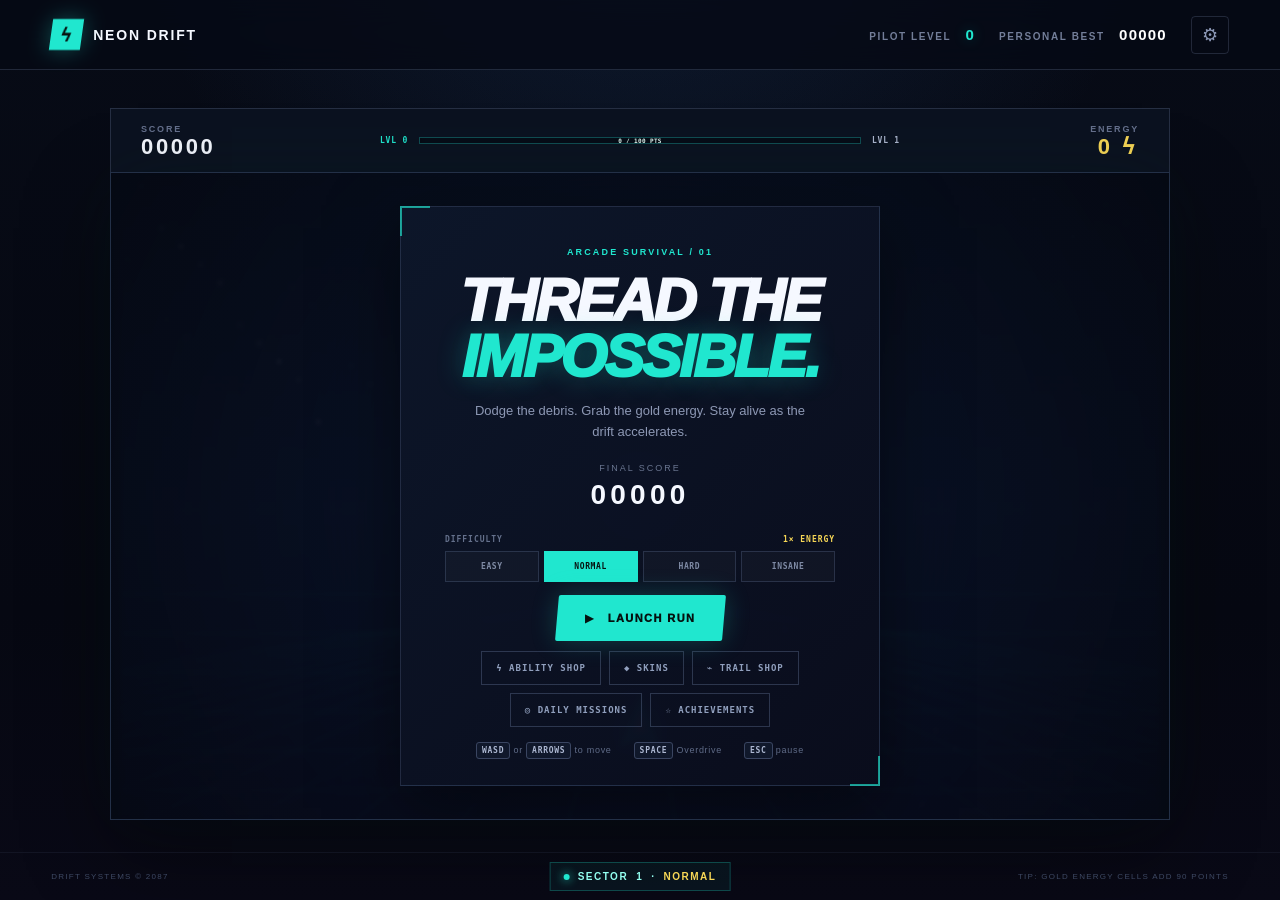
==== neon-drift-local/index.html @ f4747624 "Organize online and local games into separate folders Add a homepage linking to both versions, keepi" ====
<!doctype html>
<html lang="en">
<head>
  <meta charset="utf-8"><meta name="viewport" content="width=device-width,initial-scale=1,maximum-scale=1"><meta name="theme-color" content="#070b16">
  <title>Neon Drift — Arcade Survival</title>
  <style>
    :root{--bg:#070b16;--panel:#0b1220;--line:rgba(147,165,205,.2);--ink:#f5f8ff;--dim:#77839e;--cyan:#20e7cf;--gold:#f7d756;--pink:#ed4eff;--red:#ff6179}
    *{box-sizing:border-box}html{background:var(--bg)}body{margin:0;color:var(--ink);font-family:"Arial Narrow","Roboto Condensed",Arial,sans-serif;background:radial-gradient(circle at 50% -20%,rgba(44,92,155,.23),transparent 42%),linear-gradient(180deg,#070b16,#060812 68%,#090916);min-height:100svh;overflow-x:hidden}button{-webkit-tap-highlight-color:transparent}.page{min-height:100svh;display:grid;grid-template-rows:auto 1fr auto}
    header{height:70px;border-bottom:1px solid var(--line);display:flex;align-items:center;justify-content:space-between;padding:0 clamp(18px,4vw,64px);background:rgba(6,10,21,.78);backdrop-filter:blur(14px)}.brand{font-weight:900;letter-spacing:.13em;display:flex;align-items:center;gap:11px;font-size:14px}.mark{width:31px;height:31px;color:#06110f;background:var(--cyan);display:grid;place-items:center;transform:skew(-8deg);font-size:18px;box-shadow:0 0 22px rgba(32,231,207,.3)}.actions{display:flex;align-items:center;gap:24px}.best,.pilot-level{color:#737e99;font-size:10px;font-weight:700;letter-spacing:.16em}.best strong,.pilot-level strong{color:#fff;font-size:15px;letter-spacing:.08em;margin-left:10px}.pilot-level strong{color:var(--cyan);text-shadow:0 0 14px rgba(32,231,207,.3)}.settings-button{width:38px;height:38px;display:grid;place-items:center;color:#8d99b7;border:1px solid var(--line);background:transparent;border-radius:4px;cursor:pointer;font-size:18px}.settings-button:hover,.settings-button:focus-visible{color:var(--cyan);background:rgba(32,231,207,.08);outline:1px solid var(--cyan)}
    .shell{width:min(1060px,calc(100% - 32px));margin:32px auto 26px;align-self:center}.scorebar{min-height:64px;display:grid;grid-template-columns:1fr auto 1fr;align-items:center;border:1px solid var(--line);border-bottom:0;background:var(--panel);padding:10px clamp(14px,3vw,30px)}.metric{display:flex;flex-direction:column;gap:2px}.metric span{font-size:9px;letter-spacing:.2em;color:#66718d;font-weight:800}.metric strong{font-size:22px;letter-spacing:.12em;line-height:1}.energy{align-items:flex-end}.energy strong{color:var(--gold)}.sector{border:1px solid rgba(32,231,207,.25);color:#93fff1;padding:8px 13px;font-size:10px;font-weight:900;letter-spacing:.15em;display:flex;align-items:center;gap:8px;background:rgba(32,231,207,.05)}.sector i{width:6px;height:6px;border-radius:50%;background:var(--cyan);box-shadow:0 0 10px var(--cyan)}
    .arena{position:relative;border:1px solid rgba(117,137,180,.26);box-shadow:0 28px 80px rgba(0,0,0,.43),0 0 70px rgba(32,231,207,.04);overflow:hidden;background:#071120}.arena:after{content:"";position:absolute;inset:0;pointer-events:none;background:repeating-linear-gradient(180deg,transparent 0 3px,rgba(0,0,0,.06) 3px 4px);mix-blend-mode:multiply}canvas{display:block;width:100%;aspect-ratio:900/560;max-height:calc(100svh - 254px);object-fit:contain;touch-action:none}
    .overlay{position:absolute;inset:0;z-index:2;display:grid;place-items:center;background:radial-gradient(circle,rgba(12,20,42,.52),rgba(5,8,18,.88));backdrop-filter:blur(2px);padding:18px}.overlay[hidden]{display:none}.card{width:min(480px,100%);text-align:center;padding:34px 30px 30px;border:1px solid rgba(111,134,181,.24);background:linear-gradient(135deg,rgba(13,23,43,.96),rgba(10,13,29,.96));box-shadow:0 22px 65px rgba(0,0,0,.5);position:relative}.card:before,.card:after{content:"";position:absolute;width:28px;height:28px;opacity:.65}.card:before{top:-1px;left:-1px;border-top:2px solid var(--cyan);border-left:2px solid var(--cyan)}.card:after{right:-1px;bottom:-1px;border-right:2px solid var(--cyan);border-bottom:2px solid var(--cyan)}
    .eyebrow{color:var(--cyan);font-size:9px;letter-spacing:.24em;font-weight:900}.eyebrow.danger{color:var(--red)}h1{font-size:clamp(35px,6vw,60px);line-height:.93;text-transform:uppercase;letter-spacing:-.045em;margin:14px 0 16px;font-style:italic;font-weight:950}h1 em{color:var(--cyan);font-style:inherit;text-shadow:0 0 28px rgba(32,231,207,.3)}.card p{color:#8d98b4;max-width:350px;margin:0 auto 24px;font-size:13px;line-height:1.6}.primary{height:46px;padding:0 28px;border:0;background:var(--cyan);color:#05110f;font-size:11px;font-weight:950;letter-spacing:.13em;border-radius:2px;box-shadow:0 0 25px rgba(32,231,207,.22);transform:skew(-5deg);cursor:pointer}.primary span{display:inline-flex;gap:9px;align-items:center;transform:skew(5deg)}.primary:hover,.primary:focus-visible{background:#63f7e5;outline:2px solid white;outline-offset:3px}.menu-buttons{display:flex;justify-content:center;gap:8px;margin-top:10px}.menu-buttons[hidden]{display:none}.menu-buttons button{height:34px;padding:0 14px;color:#91a0be;background:transparent;border:1px solid rgba(132,154,198,.28);font:800 9px ui-monospace,monospace;letter-spacing:.11em;cursor:pointer}.menu-buttons button:hover{color:var(--gold);border-color:rgba(247,215,86,.5)}.hints{margin-top:18px;display:flex;justify-content:center;flex-wrap:wrap;gap:12px 22px;color:#5f6b87;font-size:9px;letter-spacing:.08em}kbd{color:#adb8d2;border:1px solid #3a4561;padding:3px 5px;border-radius:3px;font:700 8px ui-monospace,monospace;background:#10182b}.final{display:flex;flex-direction:column;gap:6px;margin:-4px auto 24px}.final span{color:#697590;font-size:9px;letter-spacing:.22em}.final strong{font-size:28px;letter-spacing:.15em}.pause{position:absolute;z-index:3;right:16px;top:16px;min-width:44px;height:38px;padding:0 9px;color:#8c98b5;background:rgba(9,16,31,.75);border:1px solid var(--line);cursor:pointer;border-radius:4px;font:800 9px ui-monospace,monospace;letter-spacing:.08em}.pause[hidden]{display:none}.pause:hover{color:var(--cyan)}.ability{position:absolute;z-index:3;left:15px;bottom:15px;width:194px;height:43px;overflow:hidden;border:1px solid rgba(32,231,207,.48);background:rgba(7,17,32,.88);color:#9afff2;cursor:pointer;font:900 9px ui-monospace,monospace;letter-spacing:.1em;text-align:left;padding:0 12px}.ability[hidden]{display:none}.ability i{position:absolute;inset:0 auto 0 0;width:0;background:rgba(32,231,207,.16);transition:width .12s linear}.ability span{position:relative;z-index:1}.ability:not(:disabled):hover{background:rgba(32,231,207,.16);box-shadow:0 0 20px rgba(32,231,207,.18)}.ability:disabled{cursor:not-allowed;color:#6a7896;border-color:rgba(117,137,180,.25)}.ability.active{color:#071120;background:var(--cyan);box-shadow:0 0 28px rgba(32,231,207,.5)}
    .touch{display:none;justify-content:center;align-items:center;gap:10px;margin-top:14px}.touch div{display:flex;flex-direction:column;gap:6px}.touch button{width:50px;height:44px;border:1px solid var(--line);color:#9bffe8;background:#10182a;font-size:20px;border-radius:5px}.touch button:active{background:rgba(32,231,207,.18)}footer{min-height:48px;display:flex;justify-content:space-between;align-items:center;padding:0 clamp(18px,4vw,64px);color:#3d4862;font-size:8px;letter-spacing:.16em;border-top:1px solid rgba(112,129,167,.1)}
    .settings-modal,.shop-modal,.skins-modal{position:fixed;inset:0;z-index:20;display:grid;place-items:center;padding:18px;background:rgba(3,6,14,.78);backdrop-filter:blur(9px)}.settings-modal[hidden],.shop-modal[hidden],.skins-modal[hidden]{display:none}.settings-card,.shop-card{width:min(520px,100%);max-height:min(720px,92svh);overflow:auto;background:linear-gradient(145deg,#10192c,#090e1c);border:1px solid rgba(114,139,190,.3);box-shadow:0 30px 100px rgba(0,0,0,.7);padding:25px}.settings-head{display:flex;align-items:start;justify-content:space-between;border-bottom:1px solid var(--line);padding-bottom:18px}.settings-head span,.settings-section>span{display:block;color:var(--cyan);font:900 9px ui-monospace,monospace;letter-spacing:.2em}.settings-head h2{margin:5px 0 0;font-size:27px;letter-spacing:-.03em;text-transform:uppercase;font-style:italic}.close-settings{width:36px;height:36px;border:1px solid var(--line);background:transparent;color:#95a1bc;font-size:20px;cursor:pointer}.close-settings:hover{color:var(--cyan)}.settings-section{padding:20px 0;border-bottom:1px solid var(--line)}.volume-row{display:grid;grid-template-columns:90px 1fr 38px;align-items:center;gap:13px;margin-top:15px}.volume-row label{font-size:11px;font-weight:800;letter-spacing:.1em}.volume-row output{color:#8e9ab5;font:700 10px ui-monospace,monospace;text-align:right}input[type=range]{width:100%;accent-color:var(--cyan);cursor:pointer}.bind-grid{display:grid;grid-template-columns:1fr 1fr;gap:8px;margin-top:15px}.bind-row{min-height:42px;display:flex;align-items:center;justify-content:space-between;gap:10px;padding:6px 7px 6px 12px;background:rgba(255,255,255,.025);border:1px solid rgba(147,165,205,.12);font-size:10px;letter-spacing:.08em;color:#909bb5}.keybind{min-width:72px;height:29px;border:1px solid #3b4866;background:#111b30;color:#d7e0f5;font:800 9px ui-monospace,monospace;cursor:pointer}.keybind.listening{border-color:var(--gold);color:var(--gold);animation:pulse 1s infinite}.settings-actions{display:flex;gap:9px;flex-wrap:wrap;padding-top:20px}.secondary-button{min-height:38px;padding:0 15px;background:transparent;color:#9ba7c2;border:1px solid var(--line);font:800 9px ui-monospace,monospace;letter-spacing:.1em;cursor:pointer}.secondary-button:hover{color:var(--cyan);border-color:rgba(32,231,207,.45)}.credits{margin-top:12px;padding:15px;text-align:center;border:1px solid rgba(32,231,207,.22);color:#bdfff6;font-size:15px;letter-spacing:.08em;background:rgba(32,231,207,.05)}.credits[hidden]{display:none}.settings-note{color:#68748f;font-size:10px;line-height:1.5;margin:12px 0 0}.shop-balance{display:flex;align-items:center;justify-content:space-between;margin:18px 0 12px;padding:13px 15px;border:1px solid rgba(247,215,86,.25);background:rgba(247,215,86,.05);font:800 10px ui-monospace,monospace;letter-spacing:.12em;color:#8d98b4}.shop-balance strong{color:var(--gold);font-size:17px}.shop-items{display:grid;gap:9px}.shop-item{display:grid;grid-template-columns:42px 1fr auto;gap:12px;align-items:center;padding:13px;border:1px solid rgba(147,165,205,.14);background:rgba(255,255,255,.025)}.shop-icon{width:42px;height:42px;display:grid;place-items:center;border:1px solid rgba(32,231,207,.25);color:var(--cyan);font-size:19px;background:rgba(32,231,207,.05)}.shop-copy h3{margin:0 0 4px;font-size:12px;letter-spacing:.07em}.shop-copy p{margin:0;color:#6f7b97;font-size:10px;line-height:1.4}.buy-button{min-width:84px;height:34px;border:1px solid rgba(247,215,86,.35);background:transparent;color:var(--gold);font:900 9px ui-monospace,monospace;letter-spacing:.07em;cursor:pointer}.buy-button:hover:not(:disabled){background:rgba(247,215,86,.1)}.buy-button.equipped{color:#07120f;background:var(--cyan);border-color:var(--cyan)}.buy-button:disabled{opacity:.38;cursor:not-allowed}@keyframes pulse{50%{box-shadow:0 0 16px rgba(247,215,86,.25)}}
    @media(max-width:720px){header{height:60px}.best{display:none}.pilot-level{font-size:0}.pilot-level:before{content:"LVL";font-size:8px}.pilot-level strong{font-size:14px;margin-left:6px}.shell{width:calc(100% - 18px);margin:18px auto}.scorebar{min-height:54px}.metric strong{font-size:17px}.sector{font-size:8px;padding:7px 9px}canvas{max-height:none}.card{padding:25px 18px 22px}h1{font-size:36px}.card p{font-size:12px;margin-bottom:18px}.hints{display:none}.touch{display:flex}footer{display:none}.settings-card{padding:20px}.bind-grid{grid-template-columns:1fr}}@media(max-height:700px) and (min-width:721px){.shell{margin:12px auto}header{height:54px}.scorebar{min-height:50px}.card{transform:scale(.82)}footer{display:none}}
  </style>
  <style>
    .shop-balance>span{display:flex;align-items:center;gap:9px}.shop-balance small{color:#78849d;font:800 8px ui-monospace,monospace;letter-spacing:.12em}.points-balance strong{color:#a9b8ff}.score-multiplier.current{border-color:rgba(237,78,255,.5);background:rgba(237,78,255,.06)}.score-multiplier.current strong{color:#f4a0ff}.score-multiplier.current button{background:var(--pink);border-color:var(--pink);color:#130516}
  </style>
  <style>
    .achievements-modal{position:fixed;inset:0;z-index:20;display:grid;place-items:center;padding:18px;background:rgba(3,6,14,.78);backdrop-filter:blur(9px)}.achievements-modal[hidden]{display:none}.achievement-progress{display:flex;justify-content:space-between;align-items:center;margin:18px 0 12px;padding:13px 15px;border:1px solid rgba(169,184,255,.25);background:rgba(169,184,255,.05);color:#7f8ba6;font:800 9px ui-monospace,monospace;letter-spacing:.12em}.achievement-progress strong{color:#bfcaff;font-size:15px}.achievement-list{display:grid;gap:7px}.achievement-row{display:grid;grid-template-columns:38px 1fr auto;align-items:center;gap:11px;padding:10px 12px;border:1px solid rgba(147,165,205,.13);background:rgba(255,255,255,.022)}.achievement-row.locked{opacity:.42}.achievement-badge{width:36px;height:36px;display:grid;place-items:center;border:1px solid rgba(247,215,86,.3);color:var(--gold);font-size:16px}.achievement-info strong{display:block;font-size:11px;letter-spacing:.05em}.achievement-info small{display:block;margin-top:3px;color:#6d7994;font-size:9px}.achievement-state{color:var(--cyan);font:900 8px ui-monospace,monospace;letter-spacing:.1em}.achievement-toast{position:fixed;z-index:40;left:50%;bottom:28px;transform:translate(-50%,18px);min-width:min(380px,calc(100% - 32px));padding:13px 16px;border:1px solid rgba(247,215,86,.5);background:rgba(10,15,29,.96);box-shadow:0 18px 60px rgba(0,0,0,.6),0 0 25px rgba(247,215,86,.12);opacity:0;pointer-events:none;transition:.28s ease}.achievement-toast.show{opacity:1;transform:translate(-50%,0)}.achievement-toast span{display:block;color:var(--gold);font:900 8px ui-monospace,monospace;letter-spacing:.18em}.achievement-toast strong{display:block;margin-top:4px;font-size:14px;letter-spacing:.04em}
  </style>
  <style>
    .achievement-row.unlocked{animation:achievementReveal .48s cubic-bezier(.2,.8,.2,1) both;animation-delay:var(--delay)}.achievement-row.unlocked .achievement-badge{animation:badgeSpark .65s ease both;animation-delay:calc(var(--delay) + .12s)}.achievement-toast.show strong{animation:toastPop .42s cubic-bezier(.2,1.5,.4,1)}.achievement-reset{width:100%;height:38px;margin-top:15px;border:1px solid rgba(255,97,121,.3);background:transparent;color:#d97a8a;font:900 9px ui-monospace,monospace;letter-spacing:.12em;cursor:pointer}.achievement-reset:hover{border-color:var(--red);color:#ff91a4;background:rgba(255,97,121,.05)}.reset-confirm{margin-top:10px;padding:14px;border:1px solid rgba(255,97,121,.32);background:rgba(255,97,121,.055);text-align:center}.reset-confirm[hidden]{display:none}.reset-confirm p{margin:0 0 12px;color:#e6a7b2;font-size:11px}.reset-confirm div{display:flex;justify-content:center;gap:8px}.reset-confirm button{height:32px;padding:0 13px;border:1px solid var(--line);background:transparent;color:#9aa6bf;font:800 8px ui-monospace,monospace;letter-spacing:.08em;cursor:pointer}.reset-confirm .confirm-reset{border-color:rgba(255,97,121,.5);color:#ff8ba0}.reset-confirm .confirm-reset:hover{background:var(--red);color:#180408}@keyframes achievementReveal{from{opacity:0;transform:translateX(-12px)}to{opacity:1;transform:none}}@keyframes badgeSpark{0%{transform:scale(.65) rotate(-12deg);box-shadow:0 0 0 rgba(247,215,86,0)}60%{transform:scale(1.16) rotate(4deg);box-shadow:0 0 24px rgba(247,215,86,.34)}100%{transform:none;box-shadow:none}}@keyframes toastPop{0%{transform:scale(.86);opacity:0}100%{transform:none;opacity:1}}
  </style>
  <style>
    .difficulty-picker{margin:0 auto 13px;max-width:390px}.difficulty-picker[hidden]{display:none}.difficulty-label{display:flex;justify-content:space-between;margin-bottom:7px;color:#65718c;font:800 8px ui-monospace,monospace;letter-spacing:.12em}.difficulty-label strong{color:var(--gold)}.difficulty-options{display:grid;grid-template-columns:repeat(4,1fr);gap:5px}.difficulty-options button{height:31px;border:1px solid rgba(130,151,194,.22);background:rgba(255,255,255,.025);color:#7f8ba5;font:900 8px ui-monospace,monospace;letter-spacing:.08em;cursor:pointer}.difficulty-options button:hover{color:#fff;border-color:rgba(255,255,255,.4)}.difficulty-options button.selected{color:#07120f;background:var(--cyan);border-color:var(--cyan)}.difficulty-options button[data-difficulty=hard].selected{background:var(--gold);border-color:var(--gold)}.difficulty-options button[data-difficulty=insane].selected{background:var(--red);border-color:var(--red)}#difficultyBadge{color:var(--gold)}
  </style>
  <style>
    .shop-subhead{display:flex;align-items:center;justify-content:space-between;margin:21px 0 10px;color:var(--cyan);font:900 9px ui-monospace,monospace;letter-spacing:.18em}.shop-subhead small{color:#697590;font-size:8px;letter-spacing:.08em}.multiplier-grid{display:grid;grid-template-columns:repeat(3,1fr);gap:8px}.multiplier-card{min-height:76px;padding:10px;border:1px solid rgba(147,165,205,.15);background:rgba(255,255,255,.025);display:flex;flex-direction:column;justify-content:space-between;gap:8px}.multiplier-card strong{font:900 18px ui-monospace,monospace;color:#dce5f8}.multiplier-card button{height:26px;border:1px solid rgba(247,215,86,.35);background:transparent;color:var(--gold);font:900 8px ui-monospace,monospace;letter-spacing:.08em;cursor:pointer}.multiplier-card button:disabled{opacity:.35;cursor:not-allowed}.multiplier-card.current{border-color:rgba(32,231,207,.48);background:rgba(32,231,207,.06)}.multiplier-card.current strong{color:var(--cyan)}.multiplier-card.current button{color:#07120f;background:var(--cyan);border-color:var(--cyan);opacity:1}@media(max-width:480px){.multiplier-grid{grid-template-columns:repeat(2,1fr)}}
  </style>
  <style>
    .skin-grid{display:grid;grid-template-columns:repeat(5,1fr);gap:7px}.skin-card{min-width:0;padding:10px 6px 7px;border:1px solid rgba(147,165,205,.15);background:rgba(255,255,255,.025);color:#8c98b4;text-align:center;cursor:pointer}.skin-card:hover:not(:disabled){border-color:var(--skin);color:#fff}.skin-card.selected{border-color:var(--skin);background:color-mix(in srgb,var(--skin) 10%,transparent);box-shadow:inset 0 0 18px color-mix(in srgb,var(--skin) 8%,transparent)}.skin-card.premium{border-color:color-mix(in srgb,var(--skin) 28%,transparent);background:linear-gradient(145deg,color-mix(in srgb,var(--skin) 7%,transparent),rgba(255,255,255,.02))}.skin-card:disabled{opacity:.38;cursor:not-allowed}.skin-card.selected:disabled{opacity:1}.skin-preview{width:38px;height:38px;margin:0 auto 7px;display:grid;place-items:center;color:var(--skin);font-size:24px;text-shadow:0 0 14px var(--skin)}.premium .skin-preview{animation:premiumSkinGlow 1.8s ease-in-out infinite}.skin-card strong{display:block;overflow:hidden;text-overflow:ellipsis;font:900 8px ui-monospace,monospace;letter-spacing:.07em;white-space:nowrap}.skin-card small{display:block;margin-top:4px;color:var(--skin);font:900 7px ui-monospace,monospace;letter-spacing:.08em}@keyframes premiumSkinGlow{50%{transform:scale(1.12);filter:brightness(1.35)}}@media(max-width:480px){.skin-grid{grid-template-columns:repeat(3,1fr)}}
  </style>
  <style>
    .settings-card,.shop-card{scrollbar-width:none;-ms-overflow-style:none}.settings-card::-webkit-scrollbar,.shop-card::-webkit-scrollbar{display:none;width:0;height:0}.overlay:not([hidden]),.settings-modal:not([hidden]),.shop-modal:not([hidden]),.skins-modal:not([hidden]),.achievements-modal:not([hidden]){animation:menuBackdropIn .24s ease-out both}.overlay:not([hidden]) .card,.settings-modal:not([hidden]) .settings-card,.shop-modal:not([hidden]) .shop-card,.skins-modal:not([hidden]) .shop-card,.achievements-modal:not([hidden]) .shop-card{animation:menuPanelIn .38s cubic-bezier(.2,.85,.25,1) both}.reset-confirm:not([hidden]),.credits:not([hidden]){animation:menuPanelIn .28s cubic-bezier(.2,.85,.25,1) both}.menu-closing{pointer-events:none;animation:menuBackdropOut .22s ease-in both!important}.menu-closing .card,.menu-closing .settings-card,.menu-closing .shop-card{animation:menuPanelOut .2s cubic-bezier(.5,0,.8,.3) both!important}.reset-confirm.menu-closing,.credits.menu-closing{animation:menuPanelOut .2s cubic-bezier(.5,0,.8,.3) both!important}.overlay.menu-returning{animation:menuReturnBackdropIn .28s ease-out both!important}.overlay.menu-returning .card{animation:menuReturnPanelIn .42s cubic-bezier(.16,1.18,.3,1) both!important}@keyframes menuBackdropIn{from{opacity:0}to{opacity:1}}@keyframes menuBackdropOut{from{opacity:1}to{opacity:0}}@keyframes menuPanelIn{from{opacity:0;transform:translateY(14px) scale(.975);filter:blur(4px)}to{opacity:1;transform:none;filter:none}}@keyframes menuPanelOut{from{opacity:1;transform:none;filter:none}to{opacity:0;transform:translateY(10px) scale(.98);filter:blur(3px)}}@keyframes menuReturnBackdropIn{from{opacity:.25}to{opacity:1}}@keyframes menuReturnPanelIn{from{opacity:0;transform:translateY(20px) scale(.9);filter:blur(5px)}70%{opacity:1;transform:translateY(-2px) scale(1.018);filter:none}to{opacity:1;transform:none;filter:none}}@media(prefers-reduced-motion:reduce){.overlay:not([hidden]),.settings-modal:not([hidden]),.shop-modal:not([hidden]),.skins-modal:not([hidden]),.achievements-modal:not([hidden]),.overlay:not([hidden]) .card,.settings-modal:not([hidden]) .settings-card,.shop-modal:not([hidden]) .shop-card,.skins-modal:not([hidden]) .shop-card,.achievements-modal:not([hidden]) .shop-card,.reset-confirm:not([hidden]),.credits:not([hidden]),.menu-closing,.menu-closing .card,.menu-closing .settings-card,.menu-closing .shop-card,.overlay.menu-returning,.overlay.menu-returning .card{animation:none}}
  </style>
  <style>
    .pilot-progress{width:min(560px,52vw);display:grid;grid-template-columns:auto minmax(120px,1fr) auto;align-items:center;gap:11px;color:#75809a;font:900 8px ui-monospace,monospace;letter-spacing:.1em}.pilot-progress>span:first-child{color:var(--cyan)}.pilot-progress>span:last-child{color:#aeb8cf}.pilot-progress-track{position:relative;height:7px;overflow:hidden;border:1px solid rgba(32,231,207,.28);background:#0a1221;box-shadow:inset 0 0 8px rgba(0,0,0,.55)}.pilot-progress-track i{position:absolute;inset:0 auto 0 0;width:0;background:linear-gradient(90deg,var(--cyan),#63f7e5);box-shadow:0 0 14px rgba(32,231,207,.5);transition:width .45s cubic-bezier(.2,.8,.2,1)}.pilot-progress-track small{position:absolute;inset:0;display:grid;place-items:center;color:#e8fffb;font-size:6px;line-height:1;text-shadow:0 1px 3px #000;letter-spacing:.06em}@media(max-width:720px){footer{display:flex;min-height:48px;padding:0 12px;justify-content:center}footer>span{display:none}.pilot-progress{width:100%;grid-template-columns:auto minmax(100px,1fr) auto}}@media(max-height:700px) and (min-width:721px){footer{display:flex;min-height:38px}.pilot-progress{width:min(560px,64vw)}}
  </style>
  <style>
    .level-up-celebration{position:fixed;inset:0;z-index:60;display:grid;place-items:center;overflow:hidden;pointer-events:none;opacity:0}.level-up-celebration:before,.level-up-celebration:after{content:"";position:absolute;width:min(430px,82vw);aspect-ratio:1;border:2px solid var(--cyan);border-radius:50%;opacity:0;box-shadow:0 0 36px rgba(32,231,207,.32),inset 0 0 36px rgba(32,231,207,.18)}.level-up-core{text-align:center;position:relative;opacity:0;filter:drop-shadow(0 0 25px rgba(32,231,207,.48))}.level-up-core span{display:block;color:var(--gold);font:950 13px ui-monospace,monospace;letter-spacing:.34em}.level-up-core strong{display:block;margin:-4px 0 -8px;color:#fff;font:950 clamp(90px,19vw,180px)/1 "Arial Narrow",Arial,sans-serif;font-style:italic;text-shadow:4px 0 var(--pink),-4px 0 var(--cyan),0 0 42px rgba(255,255,255,.38)}.level-up-core small{display:block;color:#a9fff4;font:900 10px ui-monospace,monospace;letter-spacing:.22em}.level-up-celebration.show{animation:levelUpVeil 2.6s ease both}.level-up-celebration.show:before{animation:levelRing 1.25s .1s cubic-bezier(.1,.7,.2,1) both}.level-up-celebration.show:after{animation:levelRing 1.25s .28s cubic-bezier(.1,.7,.2,1) both}.level-up-celebration.show .level-up-core{animation:levelCore 2.35s .08s cubic-bezier(.16,1,.3,1) both}@keyframes levelUpVeil{0%,100%{opacity:0;background:rgba(3,7,16,0)}12%,78%{opacity:1;background:radial-gradient(circle,rgba(20,75,92,.34),rgba(3,7,16,.72) 55%,rgba(3,7,16,.16))}}@keyframes levelRing{0%{opacity:0;transform:scale(.18) rotate(-18deg)}35%{opacity:.95}100%{opacity:0;transform:scale(1.65) rotate(22deg)}}@keyframes levelCore{0%{opacity:0;transform:scale(.45) translateY(25px);filter:blur(12px)}18%{opacity:1;transform:scale(1.12) translateY(0);filter:blur(0) drop-shadow(0 0 25px rgba(32,231,207,.48))}28%,76%{opacity:1;transform:scale(1)}100%{opacity:0;transform:scale(1.08) translateY(-15px);filter:blur(5px)}}@media(prefers-reduced-motion:reduce){.level-up-celebration.show{opacity:1;animation:levelUpVeil 2.6s ease both}.level-up-celebration.show:before,.level-up-celebration.show:after{display:none}.level-up-celebration.show .level-up-core{animation:none;opacity:1}}
  </style>
  <style>
    .scorebar .pilot-progress{width:min(520px,52vw)}footer{position:relative}footer .sector{position:absolute;left:50%;transform:translateX(-50%)}@media(max-width:720px){.scorebar{grid-template-columns:auto minmax(0,1fr) auto;gap:8px}.scorebar .pilot-progress{width:100%;grid-template-columns:auto minmax(48px,1fr) auto;gap:4px}.scorebar .pilot-progress>span{font-size:6px;letter-spacing:.04em}.scorebar .pilot-progress-track small{font-size:5px}footer .sector{font-size:8px;padding:7px 12px}}@media(max-width:420px){.scorebar{gap:5px;padding-inline:8px}.scorebar .pilot-progress{gap:3px}.scorebar .pilot-progress>span{font-size:5px}.scorebar .pilot-progress-track small{font-size:4.5px}}
  </style>
  <style>
    .menu-buttons{flex-wrap:wrap}.mission-list{display:grid;gap:10px}.mission-item{display:grid;grid-template-columns:1fr auto;gap:14px;align-items:center;padding:14px;border:1px solid rgba(147,165,205,.14);background:rgba(255,255,255,.025)}.mission-item.complete{border-color:rgba(247,215,86,.4);background:rgba(247,215,86,.045)}.mission-copy strong{font-size:11px;letter-spacing:.07em}.mission-copy p{margin:4px 0 9px;color:#74809b;font-size:9px}.mission-copy>div{height:5px;background:#08101e;border:1px solid rgba(147,165,205,.16);overflow:hidden}.mission-copy i{display:block;height:100%;background:linear-gradient(90deg,var(--cyan),var(--gold));box-shadow:0 0 10px rgba(32,231,207,.4)}.mission-date{color:var(--gold)!important}.trail-shop-item .shop-icon{font-size:23px;text-shadow:0 0 13px currentColor}@media(max-width:480px){.mission-item{grid-template-columns:1fr}.mission-item .buy-button{width:100%}}
  </style>
</head>
<body><div class="page">
  <header><div class="brand"><span class="mark">ϟ</span>NEON DRIFT</div><div class="actions"><span class="pilot-level">PILOT LEVEL <strong id="playerLevel">0</strong></span><span class="best">PERSONAL BEST <strong id="best">00000</strong></span><button class="settings-button" id="settingsButton" aria-label="Open settings">⚙</button></div></header>
  <main class="shell"><div class="scorebar" aria-live="polite"><div class="metric"><span>SCORE</span><strong id="score">00000</strong></div><div class="pilot-progress" id="pilotProgress" role="progressbar" aria-label="Progress to next pilot level" aria-valuemin="0" aria-valuemax="100" aria-valuenow="0"><span id="pilotProgressCurrent">LVL 0</span><div class="pilot-progress-track"><i id="pilotProgressFill"></i><small id="pilotProgressText">0 / 100 PTS</small></div><span id="pilotProgressNext">LVL 1</span></div><div class="metric energy"><span>ENERGY</span><strong><b id="energy">0</b> ϟ</strong></div></div>
    <div class="arena"><canvas id="game" width="900" height="560" aria-label="Game area. Move with arrow keys, WASD, or touch controls."></canvas><button class="pause" id="pause" aria-label="Pause game" hidden>ESC</button><button class="ability" id="ability" aria-label="Activate equipped special ability" hidden><i id="abilityFill"></i><span id="abilityText">SPACE · OVERDRIVE</span></button>
      <div class="overlay" id="overlay"><div class="card"><span class="eyebrow" id="eyebrow">ARCADE SURVIVAL / 01</span><h1 id="title">Thread the<br><em>impossible.</em></h1><p id="copy">Dodge the debris. Grab the gold energy. Stay alive as the drift accelerates.</p><div class="final" id="final" hidden><span>FINAL SCORE</span><strong id="finalScore">00000</strong></div><div class="difficulty-picker" id="difficultyPicker"><div class="difficulty-label"><span>DIFFICULTY</span><strong id="difficultyReward">1× ENERGY</strong></div><div class="difficulty-options"><button data-difficulty="easy">EASY</button><button data-difficulty="normal">NORMAL</button><button data-difficulty="hard">HARD</button><button data-difficulty="insane">INSANE</button></div></div><button class="primary" id="action"><span>▶ &nbsp; LAUNCH RUN</span></button><div class="menu-buttons" id="menuButtons"><button id="shopButton">ϟ ABILITY SHOP</button><button id="skinsButton">◆ SKINS</button><button id="trailsButton">⌁ TRAIL SHOP</button><button id="missionsButton">◎ DAILY MISSIONS</button><button id="achievementsButton">☆ ACHIEVEMENTS</button><button id="mainMenuButton" hidden>MAIN MENU</button></div><div class="hints" id="hints"><span><kbd>WASD</kbd> or <kbd>ARROWS</kbd> to move</span><span><kbd>SPACE</kbd> ability</span><span><kbd>ESC</kbd> pause</span></div></div></div>
    </div>
    <div class="touch" aria-label="Touch controls"><button data-key="arrowleft" aria-label="Move left">←</button><div><button data-key="arrowup" aria-label="Move up">↑</button><button data-key="arrowdown" aria-label="Move down">↓</button></div><button data-key="arrowright" aria-label="Move right">→</button></div>
  </main><footer><span>DRIFT SYSTEMS © 2087</span><div class="sector"><i></i> SECTOR <b id="level">1</b> · <b id="difficultyBadge">NORMAL</b></div><span>TIP: GOLD ENERGY CELLS ADD 90 POINTS</span></footer>
</div>
<div class="settings-modal" id="settingsModal" hidden>
  <section class="settings-card" role="dialog" aria-modal="true" aria-labelledby="settingsTitle">
    <div class="settings-head"><div><span>DRIFT SYSTEMS</span><h2 id="settingsTitle">Settings</h2></div><button class="close-settings" id="closeSettings" aria-label="Close settings">×</button></div>
    <div class="settings-section"><span>AUDIO MIX</span>
      <div class="volume-row"><label for="masterVolume">MASTER</label><input id="masterVolume" type="range" min="0" max="100" value="80"><output id="masterValue">80%</output></div>
      <div class="volume-row"><label for="musicVolume">MUSIC</label><input id="musicVolume" type="range" min="0" max="100" value="100"><output id="musicValue">100%</output></div>
      <div class="volume-row"><label for="sfxVolume">SFX</label><input id="sfxVolume" type="range" min="0" max="100" value="75"><output id="sfxValue">75%</output></div>
    </div>
    <div class="settings-section"><span>KEYBINDS</span><div class="bind-grid">
      <div class="bind-row">MOVE UP <button class="keybind" data-bind="up">W</button></div><div class="bind-row">MOVE DOWN <button class="keybind" data-bind="down">S</button></div>
      <div class="bind-row">MOVE LEFT <button class="keybind" data-bind="left">A</button></div><div class="bind-row">MOVE RIGHT <button class="keybind" data-bind="right">D</button></div>
      <div class="bind-row">ABILITY <button class="keybind" data-bind="boost">SPACE</button></div><div class="bind-row">PAUSE <button class="keybind" data-bind="pause">ESC</button></div>
    </div><p class="settings-note">Click a key, then press your new binding. Arrow keys always remain available for movement.</p></div>
    <div class="settings-actions"><button class="secondary-button" id="resetKeys">RESET KEYBINDS</button><button class="secondary-button" id="creditsButton">CREDITS</button></div>
    <div class="credits" id="creditsReveal" hidden>ChatGPT</div>
  </section>
</div>
<div class="shop-modal" id="shopModal" hidden>
  <section class="shop-card" role="dialog" aria-modal="true" aria-labelledby="shopTitle">
    <div class="settings-head"><div><span>ENERGY EXCHANGE</span><h2 id="shopTitle">Ability Shop</h2></div><button class="close-settings" id="closeShop" aria-label="Close shop">×</button></div>
    <div class="shop-balance"><span><small>ENERGY</small><strong><b id="shopBalance">0</b> ϟ</strong></span><span class="points-balance"><small>POINTS</small><strong><b id="pointsBalance">0</b> PTS</strong></span></div>
    <div class="shop-items" id="shopItems"></div>
    <div class="shop-subhead"><span>ENERGY MULTIPLIER</span><small>BUY WITH POINTS · IN ORDER</small></div>
    <div class="multiplier-grid" id="multiplierItems"></div>
    <div class="shop-subhead"><span>SCORE MULTIPLIER</span><small>BUY WITH ENERGY · IN ORDER</small></div>
    <div class="multiplier-grid" id="scoreMultiplierItems"></div>
    <p class="settings-note">Completed runs bank their score as points. All currencies and purchases are saved on this device.</p>
  </section>
</div>
<div class="skins-modal" id="skinsModal" hidden>
  <section class="shop-card" role="dialog" aria-modal="true" aria-labelledby="skinsTitle">
    <div class="settings-head"><div><span>SHIP CUSTOMIZATION</span><h2 id="skinsTitle">Skins</h2></div><button class="close-settings" id="closeSkins" aria-label="Close skins">×</button></div>
    <div class="shop-balance"><span><small>GOLD ENERGY</small><strong><b id="skinBalance">0</b> ϟ</strong></span><span><small>PREMIUM</small><strong>CHEAP + FLASHY</strong></span></div>
    <div class="shop-subhead"><span>FREE SHIP SKINS</span><small>ALL UNLOCKED · EQUIP ANY</small></div>
    <div class="skin-grid" id="freeSkinItems"></div>
    <div class="shop-subhead"><span>PREMIUM SHIP SKINS</span><small>BUY ONCE WITH GOLD ENERGY</small></div>
    <div class="skin-grid" id="premiumSkinItems"></div>
    <p class="settings-note">Skins are purely cosmetic. Premium styles include animated effects and special trails. Purchases and your equipped choice are saved on this device.</p>
  </section>
</div>
<div class="shop-modal" id="trailsModal" hidden>
  <section class="shop-card" role="dialog" aria-modal="true" aria-labelledby="trailsTitle">
    <div class="settings-head"><div><span>WAKE CUSTOMIZATION</span><h2 id="trailsTitle">Trail Shop</h2></div><button class="close-settings" id="closeTrails" aria-label="Close trail shop">×</button></div>
    <div class="shop-balance"><span><small>GOLD ENERGY</small><strong><b id="trailBalance">0</b> ϟ</strong></span><span><small>EQUIP</small><strong>ONE TRAIL</strong></span></div>
    <div class="shop-items" id="trailItems"></div>
    <p class="settings-note">Trails are permanent cosmetic unlocks saved on this device.</p>
  </section>
</div>
<div class="shop-modal" id="missionsModal" hidden>
  <section class="shop-card" role="dialog" aria-modal="true" aria-labelledby="missionsTitle">
    <div class="settings-head"><div><span class="mission-date" id="missionDate">TODAY</span><h2 id="missionsTitle">Daily Missions</h2></div><button class="close-settings" id="closeMissions" aria-label="Close daily missions">×</button></div>
    <div class="shop-balance"><span><small>RESET</small><strong>EVERY DAY</strong></span><span><small>REWARDS</small><strong>GOLD ENERGY</strong></span></div>
    <div class="mission-list" id="missionItems"></div>
  </section>
</div>
<div class="achievements-modal" id="achievementsModal" hidden>
  <section class="shop-card" role="dialog" aria-modal="true" aria-labelledby="achievementsTitle">
    <div class="settings-head"><div><span>FLIGHT RECORD</span><h2 id="achievementsTitle">Achievements</h2></div><button class="close-settings" id="closeAchievements" aria-label="Close achievements">×</button></div>
    <div class="achievement-progress"><span>PILOT LEVEL <b id="achievementLevel">0</b> · LIFETIME POINTS</span><strong id="lifetimePoints">0 PTS</strong></div>
    <div class="achievement-list" id="achievementList"></div>
    <button class="achievement-reset" id="resetAchievements">RESET ADVANCEMENTS</button>
    <div class="reset-confirm" id="resetConfirm" hidden><p>Are you sure you want to reset the advancements?</p><div><button id="cancelReset">CANCEL</button><button class="confirm-reset" id="confirmReset">YES, RESET</button></div></div>
  </section>
</div>
<div class="achievement-toast" id="achievementToast" role="status" aria-live="polite"><span>ACHIEVEMENT UNLOCKED</span><strong id="achievementToastName"></strong></div>
<div class="level-up-celebration" id="levelUpCelebration" role="status" aria-live="polite"><div class="level-up-core"><span>LEVEL UP</span><strong id="levelUpNumber">1</strong><small id="levelUpCaption">PILOT RANK INCREASED</small></div></div>
<script src="1sGsdG.js?v=1"></script>
<script src="game.js?v=1sGsdG-v2"></script></body></html>
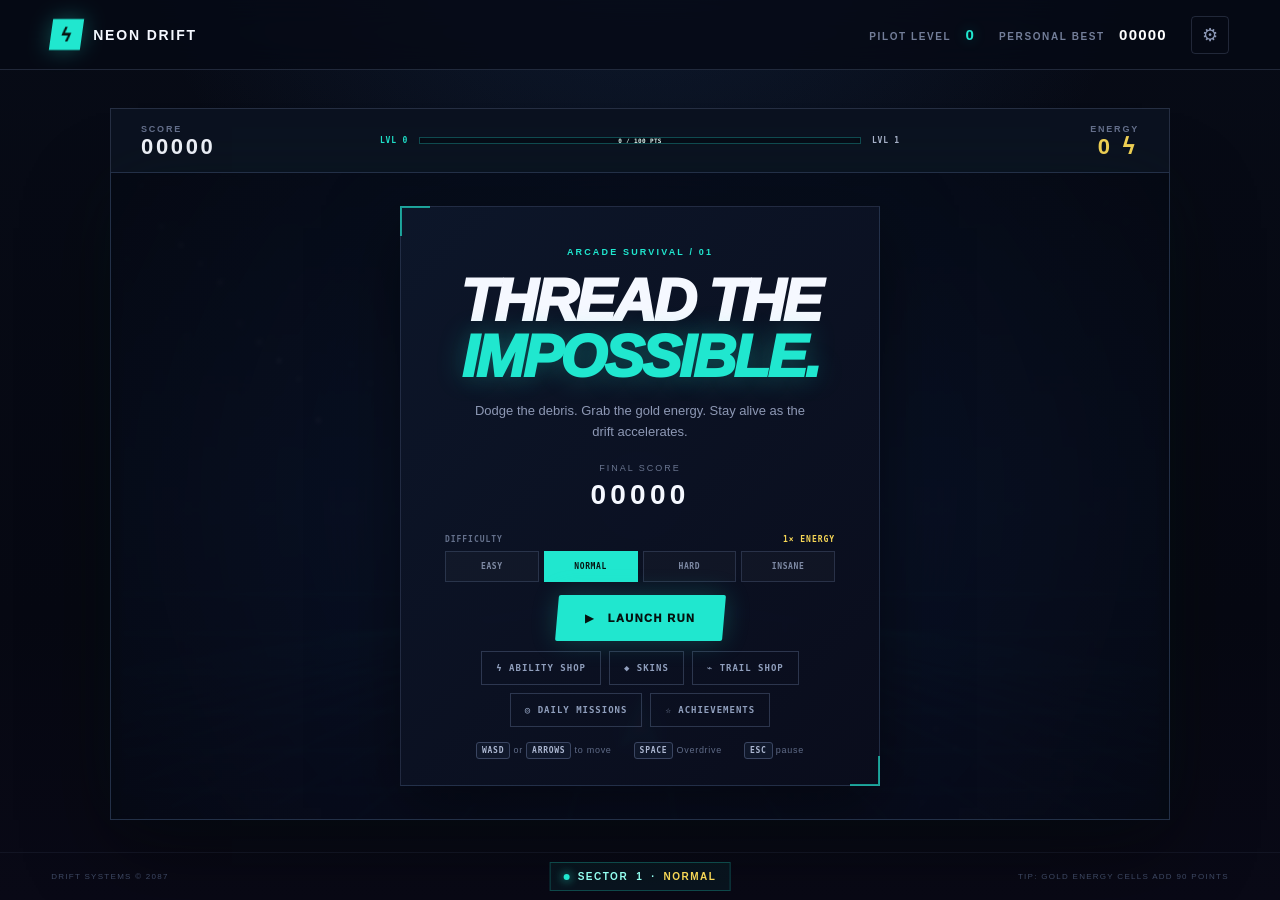
==== commit 2b86118b: "Add files via upload" ====
--- a/neon-drift-local/index.html
+++ b/neon-drift-local/index.html
@@ -71,7 +71,7 @@
       <div class="bind-row">MOVE LEFT <button class="keybind" data-bind="left">A</button></div><div class="bind-row">MOVE RIGHT <button class="keybind" data-bind="right">D</button></div>
       <div class="bind-row">ABILITY <button class="keybind" data-bind="boost">SPACE</button></div><div class="bind-row">PAUSE <button class="keybind" data-bind="pause">ESC</button></div>
     </div><p class="settings-note">Click a key, then press your new binding. Arrow keys always remain available for movement.</p></div>
-    <div class="settings-actions"><button class="secondary-button" id="resetKeys">RESET KEYBINDS</button><button class="secondary-button" id="creditsButton">CREDITS</button></div>
+    <div class="settings-actions"><button class="secondary-button" id="resetKeys">RESET KEYBINDS</button><button class="secondary-button" id="creditsButton">CREDITS</button><a class="secondary-button" href="https://albertinothecoder.github.io/Neon-Drift/neon-drift-online/" style="display:inline-flex;align-items:center;text-decoration:none">Go back to account</a><a class="secondary-button" href="https://albertinothecoder.github.io/Neon-Drift/neon-drift-online/play.html" style="display:inline-flex;align-items:center;text-decoration:none">Play Online (Correct Date)</a></div>
     <div class="credits" id="creditsReveal" hidden>ChatGPT</div>
   </section>
 </div>
